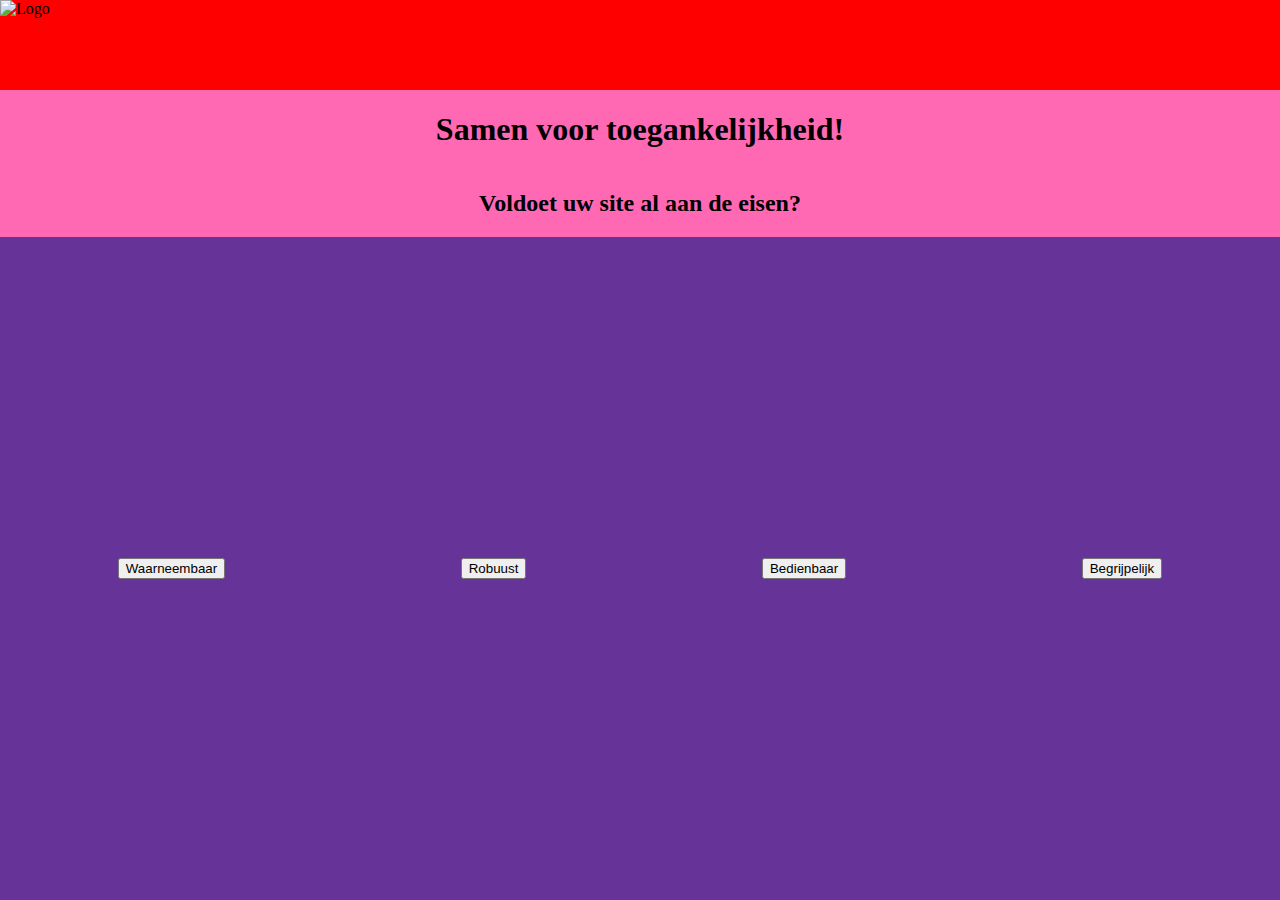
==== index.html @ daa12399 "HTML outlines + CSS" ====
<!DOCTYPE html>
<html lang="en">
<head>
  <meta charset="UTF-8">
  <meta http-equiv="X-UA-Compatible" content="IE=edge">
  <meta name="viewport" content="width=device-width, initial-scale=1.0">
  <link rel="stylesheet" href="./styles/style.css">
  <title>Toolgankelijkheid</title>
</head>
<body>
  <header>
    <!-- Hier komt de header met logo -->
    <img src="" alt="Logo">
  </header>
  <main>
    <!-- Hier komt de main content van de tool -->
    <h1>Samen voor toegankelijkheid!</h1>
    <h2>Voldoet uw site al aan de eisen?</h2>
    <section aria-label="Buttons naar verschillende toegankelijkheidscategorieen">
      <button class="landing-btn">Waarneembaar</button>
      <button class="landing-btn">Robuust</button>
      <button class="landing-btn">Bedienbaar</button>
      <button class="landing-btn">Begrijpelijk</button>
    </section>
  </main>
</body>
</html>
---- styles/style.css ----
html{
  margin: 0;
  padding: 0;
}

body{
  margin: 0;
  padding: 0;
  background: dodgerblue;
  height: 100%;
}

header{
  height: 10vh;
  background-color: red;
}

main{
  display: flex;
  flex-direction: column;
  align-items: center;
  background-color: hotpink;
  height: 90vh;
}

section{
  display: flex;
  justify-content: space-around;
  align-items: center;
  background-color: rebeccapurple;
  height: 100%;
  width: 100%;
}
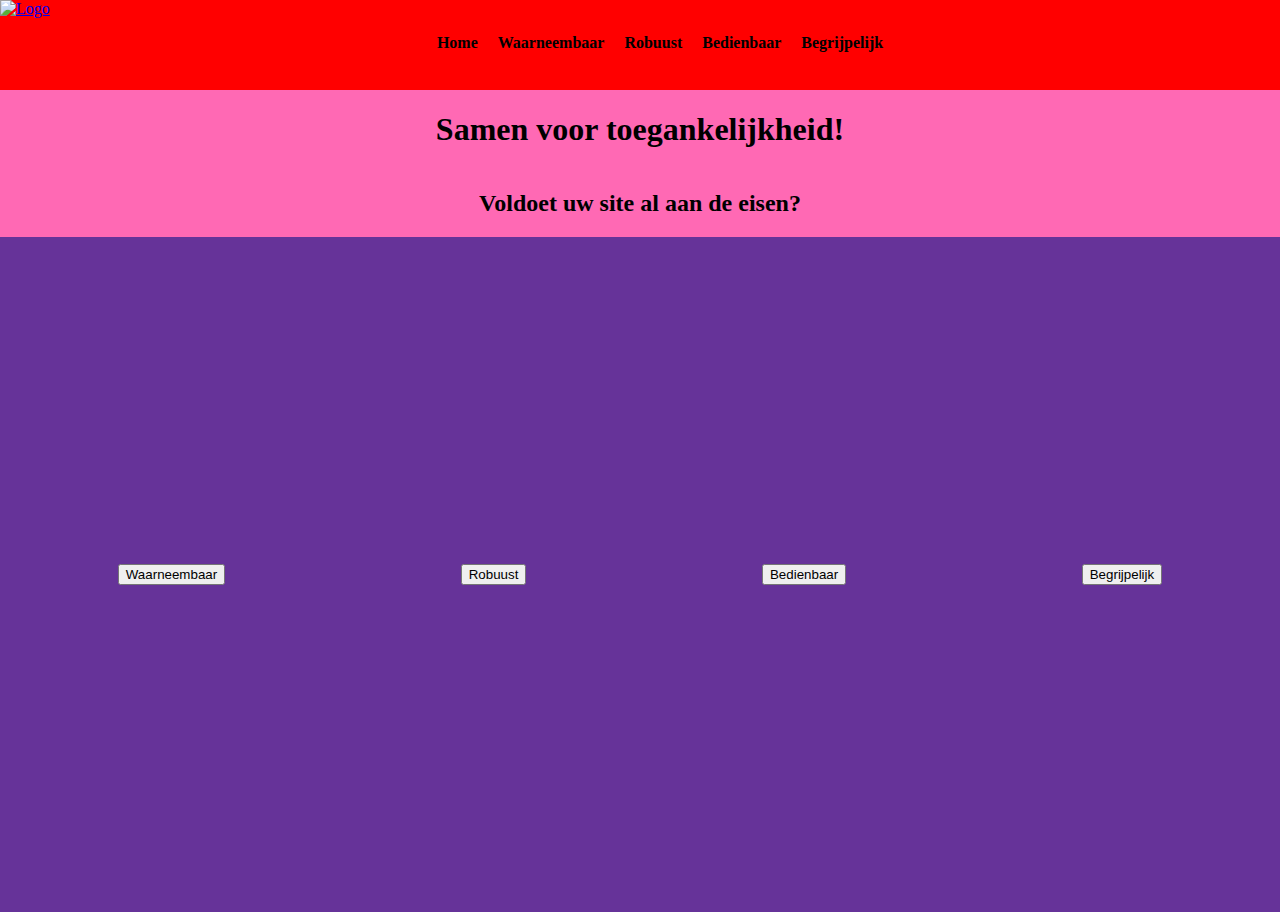
==== commit c2144ac1: "HTML layout + CSS added" ====
--- a/index.html
+++ b/index.html
@@ -10,17 +10,31 @@
 <body>
   <header>
     <!-- Hier komt de header met logo -->
-    <img src="" alt="Logo">
+    <a href="/">
+      <img src="" alt="Logo">
+    </a>
+
+    <!-- Navigatie list aan bovenkant page, primary -->
+    <nav id="primair-nav" aria-label="primair">
+      <ul>
+          <li><a href="/">Home</a></li>
+          <li><a href="waarneembaar.html">Waarneembaar</a></li>
+          <li><a href="robuust.html">Robuust</a></li>
+          <li><a href="bedienbaar.html">Bedienbaar</a></li>
+          <li><a href="begrijpelijk.html">Begrijpelijk</a></li>
+      </ul>
+    </nav>
   </header>
+
   <main>
     <!-- Hier komt de main content van de tool -->
     <h1>Samen voor toegankelijkheid!</h1>
     <h2>Voldoet uw site al aan de eisen?</h2>
-    <section aria-label="Buttons naar verschillende toegankelijkheidscategorieen">
-      <button class="landing-btn">Waarneembaar</button>
-      <button class="landing-btn">Robuust</button>
-      <button class="landing-btn">Bedienbaar</button>
-      <button class="landing-btn">Begrijpelijk</button>
+    <section id="nav-buttons" aria-label="Buttons naar verschillende toegankelijkheidscategorieen">
+      <a href="waarneembaar.html"><button class="landing-btn">Waarneembaar</button></a>
+      <a href="robuust.html"><button class="landing-btn">Robuust</button></a>
+      <a href="bedienbaar.html"><button class="landing-btn">Bedienbaar</button></a>
+      <a href="begrijpelijk.html"><button class="landing-btn">Begrijpelijk</button></a>
     </section>
   </main>
 </body>
--- a/styles/style.css
+++ b/styles/style.css
@@ -8,11 +8,36 @@
   padding: 0;
   background: dodgerblue;
   height: 100%;
+  width: 100%;
 }
 
 header{
   height: 10vh;
   background-color: red;
+  position: sticky;
+  top: 0;
+  width: 100%;
+}
+
+header ul{
+  display: flex;
+  flex-direction: row;
+  justify-content: center;
+}
+
+header ul li{
+  list-style: none;
+  margin: 0 10px;
+}
+
+header ul li a{
+  text-decoration: none;
+  color: black;
+  font-weight: bold;
+}
+
+header ul li a:hover{
+  color: white;
 }
 
 main{
@@ -20,14 +45,50 @@
   flex-direction: column;
   align-items: center;
   background-color: hotpink;
-  height: 90vh;
+  height: 100%;
 }
 
-section{
+#nav-buttons{
   display: flex;
   justify-content: space-around;
+  align-items: center; /*flex-start voor top alignment*/
+  background-color: rebeccapurple;
+  height: 75vh;
+  width: 100%;
+}
+
+#secundair-nav{
+  display: flex;
+  justify-content: center;
   align-items: center;
-  background-color: rebeccapurple;
-  height: 100%;
+  float: left;
+  width: 20%;
+  background-color: green;
+  position: sticky;
+  left: 0;
+  top: 10vh;
+}
+
+#secundair-nav ol{
+  padding: 0;
+}
+
+#secundair-nav ol li{
+  list-style: decimal;
+}
+
+#secundair-nav ol li a{
+  text-decoration: none;
+  color: black;
+}
+
+#onderdelen{
   width: 100%;
+}
+
+.card-heading{
+  background: white;
+  padding: 0.3em 1em;
+  width: 66%;
+  margin: 5em auto;
 }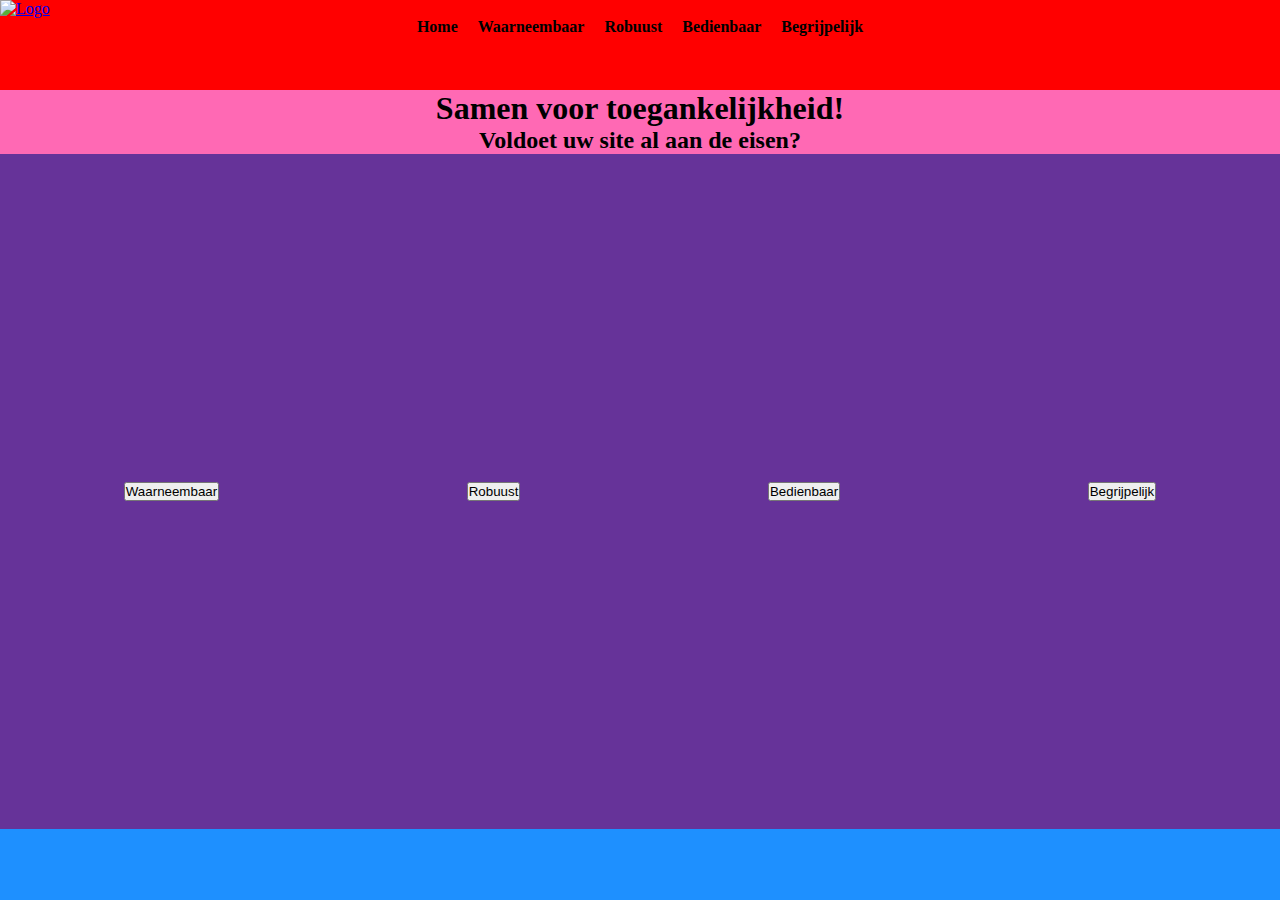
==== commit 60362d62: "Changed language" ====
--- a/index.html
+++ b/index.html
@@ -1,5 +1,5 @@
 <!DOCTYPE html>
-<html lang="en">
+<html lang="nl">
 <head>
   <meta charset="UTF-8">
   <meta http-equiv="X-UA-Compatible" content="IE=edge">
--- a/styles/style.css
+++ b/styles/style.css
@@ -1,7 +1,13 @@
-html{
+*{
+  box-sizing: border-box;
   margin: 0;
   padding: 0;
 }
+
+/* html{
+  margin: 0;
+  padding: 0;
+} */
 
 body{
   margin: 0;
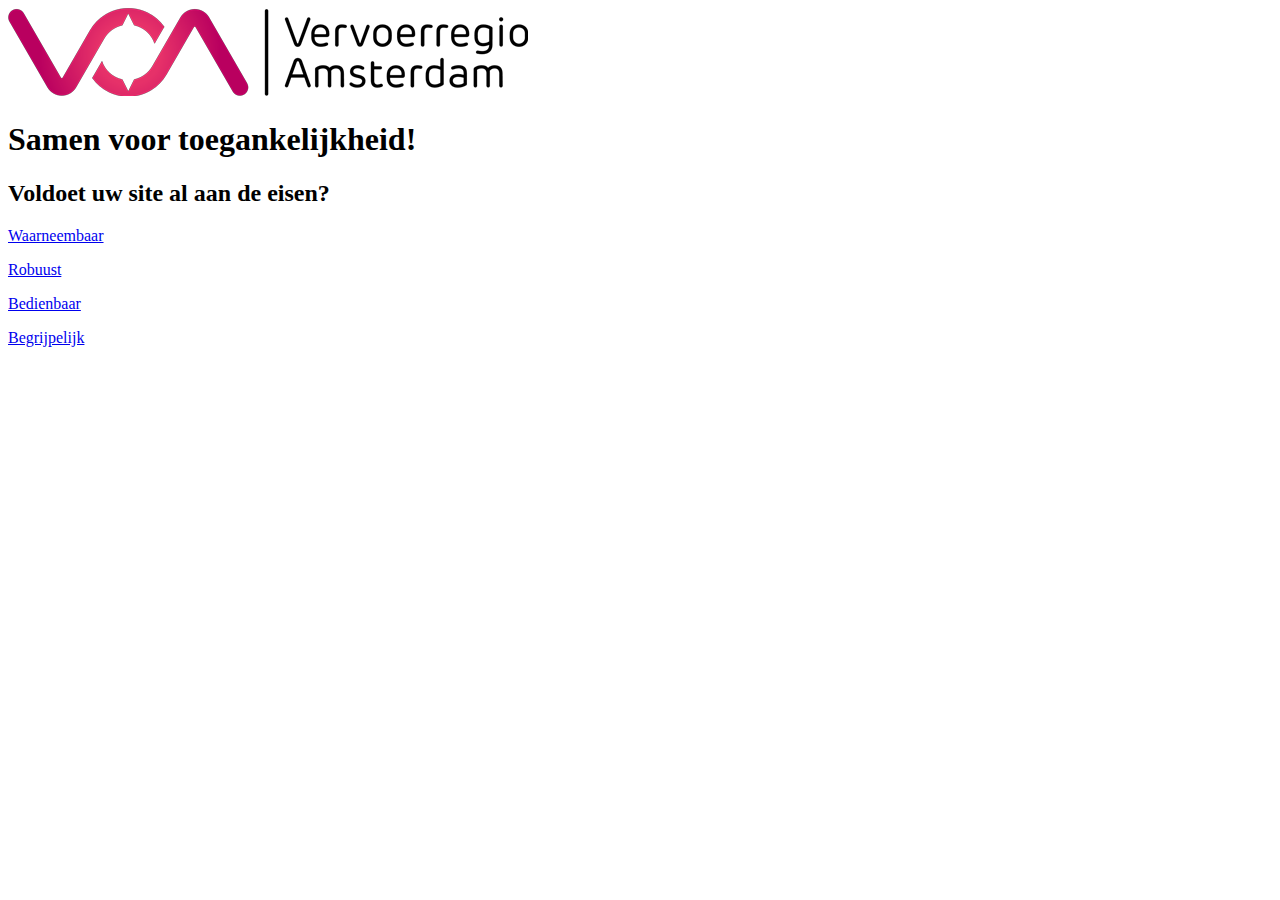
==== commit 0bc30728: "Mobile landing page v1" ====
--- a/index.html
+++ b/index.html
@@ -4,38 +4,56 @@
   <meta charset="UTF-8">
   <meta http-equiv="X-UA-Compatible" content="IE=edge">
   <meta name="viewport" content="width=device-width, initial-scale=1.0">
-  <link rel="stylesheet" href="./styles/style.css">
+  <!-- <link rel="stylesheet" href="./styles/style.css"> -->
+  <link rel="stylesheet" href="./styles/mobile.css">
+  <link rel="stylesheet" href="./styles/tablet.css">
+  <link rel="stylesheet" href="./styles/desktop.css">
   <title>Toolgankelijkheid</title>
 </head>
 <body>
   <header>
     <!-- Hier komt de header met logo -->
     <a href="/">
-      <img src="" alt="Logo">
+      <img class="logo" src="./assets/logo.png" alt="Logo">
     </a>
-
-    <!-- Navigatie list aan bovenkant page, primary -->
-    <nav id="primair-nav" aria-label="primair">
-      <ul>
-          <li><a href="/">Home</a></li>
-          <li><a href="waarneembaar.html">Waarneembaar</a></li>
-          <li><a href="robuust.html">Robuust</a></li>
-          <li><a href="bedienbaar.html">Bedienbaar</a></li>
-          <li><a href="begrijpelijk.html">Begrijpelijk</a></li>
-      </ul>
-    </nav>
   </header>
 
   <main>
     <!-- Hier komt de main content van de tool -->
-    <h1>Samen voor toegankelijkheid!</h1>
-    <h2>Voldoet uw site al aan de eisen?</h2>
-    <section id="nav-buttons" aria-label="Buttons naar verschillende toegankelijkheidscategorieen">
-      <a href="waarneembaar.html"><button class="landing-btn">Waarneembaar</button></a>
-      <a href="robuust.html"><button class="landing-btn">Robuust</button></a>
-      <a href="bedienbaar.html"><button class="landing-btn">Bedienbaar</button></a>
-      <a href="begrijpelijk.html"><button class="landing-btn">Begrijpelijk</button></a>
-    </section>
+    <div class="titleText">
+      <h1>Samen voor toegankelijkheid!</h1>
+      <h2>Voldoet uw site al aan de eisen?</h2>
+    </div>
+    
+    <div class="btn-1">
+      <a href="waarneembaar.html">
+        <div class="card">
+          <p>Waarneembaar</p>
+        </div>
+      </a>
+    </div>
+    <div class="btn-2">
+      <a href="robuust.html">
+        <div class="card">
+          <p>Robuust</p>
+        </div>
+      </a>
+    </div>
+    <div class="btn-3">
+      <a href="bedienbaar.html">
+        <div class="card">
+          <p>Bedienbaar</p>
+        </div>
+      </a>
+    </div>
+    <div class="btn-4">
+      <a href="begrijpelijk.html">
+        <div class="card">
+          <p>Begrijpelijk</p>
+        </div>
+      </a>
+    </div>
+
   </main>
 </body>
 </html>--- a/styles/style.css
+++ b/styles/style.css
@@ -1,4 +1,4 @@
-*{
+@import url('https://fonts.googleapis.com/css2?family=Fira+Sans:ital,wght@0,300;0,400;0,500;0,700;1,100;1,300&display=swap');*{
   box-sizing: border-box;
   margin: 0;
   padding: 0;
@@ -19,13 +19,13 @@
 
 header{
   height: 10vh;
-  background-color: red;
+  background-color: white;
   position: sticky;
   top: 0;
   width: 100%;
 }
 
-header ul{
+/* header ul{
   display: flex;
   flex-direction: row;
   justify-content: center;
@@ -44,7 +44,7 @@
 
 header ul li a:hover{
   color: white;
-}
+} */
 
 main{
   display: flex;
@@ -97,4 +97,11 @@
   padding: 0.3em 1em;
   width: 66%;
   margin: 5em auto;
-}+}
+
+
+
+
+
+
+
--- a/styles/mobile.css
+++ b/styles/mobile.css
@@ -0,0 +1,123 @@
+/* MOBILE */
+@media (min-width: 320px) and (max-width: 767px) {
+    *{
+        box-sizing: border-box;
+        margin: 0;
+        padding: 0;
+    }
+
+    body{
+        font: 100%/1.4 'Fira Sans', sans-serif;
+        margin: 0;
+        padding: 0;
+        height: 100%;
+        width: 100%;
+        background-color: white;
+    }
+
+    header{
+        height: 10vh;
+        background-color: white;
+        width: 100%;
+        display: flex;
+        justify-content: center;
+        align-items: center;
+    }
+
+    header a{
+        display: flex;
+        justify-content: center;
+        align-items: center;
+    }
+
+    header a img{
+        width: 14em;
+    }
+
+    main{
+        background-color: white;
+        display: grid;
+        grid-template-columns: 1fr;
+        grid-template-rows: 1fr 1fr 1fr 1fr 1fr;
+        grid-template-areas: 
+        "title"
+        "button1"
+        "button2"
+        "button3"
+        "button4";
+        height: 90vh;
+    }
+
+    main .titleText{
+        background: white;
+        grid-area: title;
+        text-align: center;
+        max-width: 30rem;
+        display: flex;
+        flex-flow: column wrap;
+        justify-content: center;
+        align-items: center;
+    }
+
+    main .titleText h1{
+        font-weight: 500;
+        font-size: 130%; 
+        color: #B9005F;
+        line-height: 2;
+    }
+
+    main .titleText h2{
+        font-weight: 500;
+        font-size: 100%;
+        color: #B9005F;
+    }
+
+    main a{
+        text-decoration: none;
+    }
+
+    .btn-1{
+        display: flex;
+        justify-content: center;
+        align-items: center;
+        grid-area: button1;
+    }
+
+    .btn-2{
+        display: flex;
+        justify-content: center;
+        align-items: center;
+        grid-area: button2;
+    }
+
+    .btn-3{
+        display: flex;
+        justify-content: center;
+        align-items: center;
+        grid-area: button3;
+    }
+
+    .btn-4{
+        display: flex;
+        justify-content: center;
+        align-items: center;
+        grid-area: button4;
+    }
+
+    .card{
+        background-color: #B9005F;
+        width: 14em;
+        height: 6em;
+        display: flex;
+        justify-content: center;
+        align-items: center;
+        border-radius: 0.3em;
+        box-shadow: 0px 4px 13px -7px #000000, 0px 0px 3px 2px rgba(0,0,0,0);
+    }
+
+    .card p{
+        color: white;
+        font-weight: 500;
+    }
+
+}--- a/styles/tablet.css
+++ b/styles/tablet.css
@@ -0,0 +1,2 @@
+@media (min-width: 768px) and (max-width: 1023px) {
+}--- a/styles/desktop.css
+++ b/styles/desktop.css
@@ -0,0 +1,3 @@
+@media (min-width: 1024px) {
+    
+}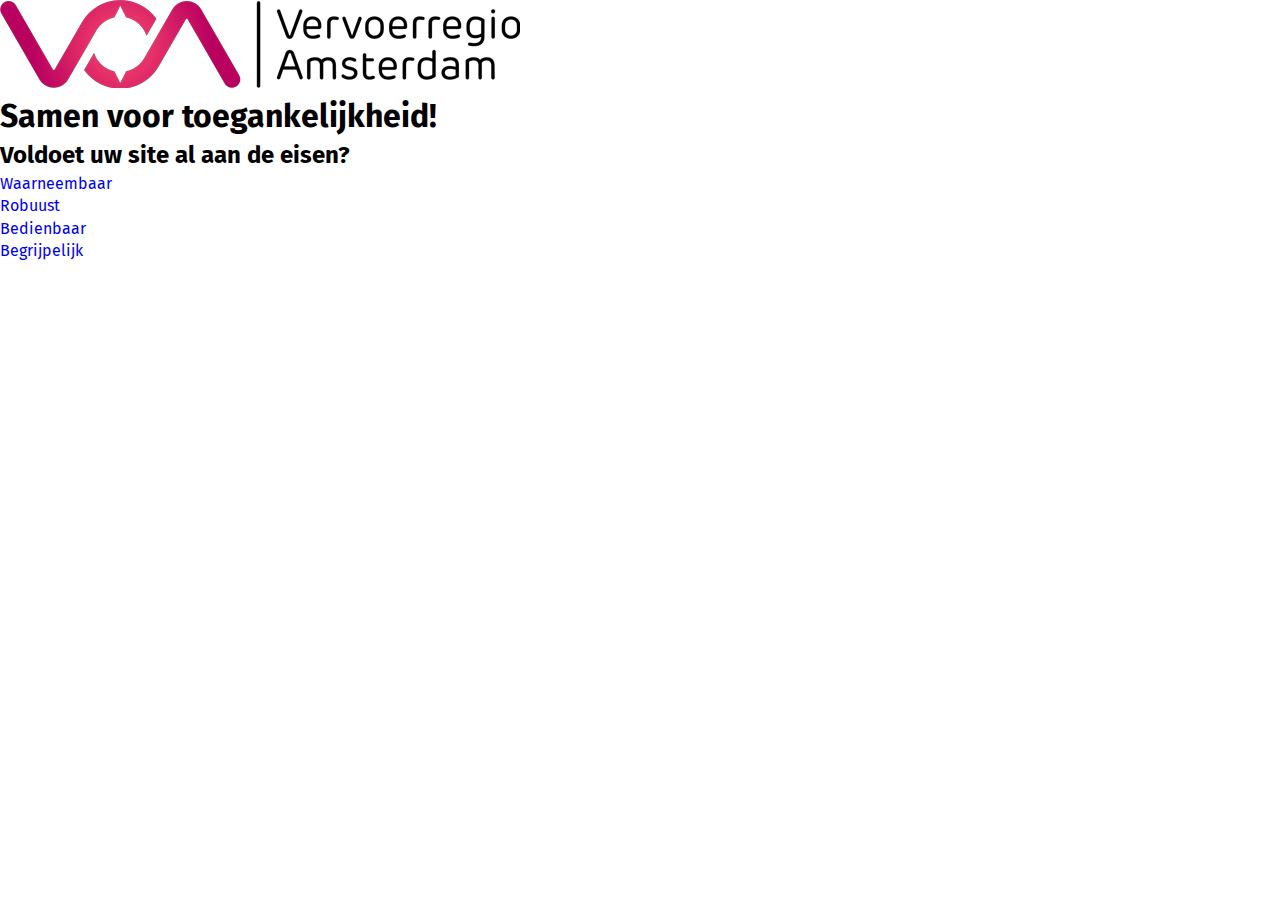
==== commit e065278e: "First steps tablet CSS" ====
--- a/index.html
+++ b/index.html
@@ -4,7 +4,7 @@
   <meta charset="UTF-8">
   <meta http-equiv="X-UA-Compatible" content="IE=edge">
   <meta name="viewport" content="width=device-width, initial-scale=1.0">
-  <!-- <link rel="stylesheet" href="./styles/style.css"> -->
+  <link rel="stylesheet" href="./styles/style.css">
   <link rel="stylesheet" href="./styles/mobile.css">
   <link rel="stylesheet" href="./styles/tablet.css">
   <link rel="stylesheet" href="./styles/desktop.css">
--- a/styles/style.css
+++ b/styles/style.css
@@ -1,58 +1,27 @@
-@import url('https://fonts.googleapis.com/css2?family=Fira+Sans:ital,wght@0,300;0,400;0,500;0,700;1,100;1,300&display=swap');*{
+@import url('https://fonts.googleapis.com/css2?family=Fira+Sans:ital,wght@0,300;0,400;0,500;0,700;1,100;1,300&display=swap');
+*{
   box-sizing: border-box;
   margin: 0;
   padding: 0;
+}
+
+body{
+  font: 100%/1.4 'Fira Sans', sans-serif;
+  margin: 0;
+  padding: 0;
+  height: 100%;
+  width: 100%;
+  background-color: white;
+}
+
+main a{
+  text-decoration: none;
 }
 
 /* html{
   margin: 0;
   padding: 0;
 } */
-
-body{
-  margin: 0;
-  padding: 0;
-  background: dodgerblue;
-  height: 100%;
-  width: 100%;
-}
-
-header{
-  height: 10vh;
-  background-color: white;
-  position: sticky;
-  top: 0;
-  width: 100%;
-}
-
-/* header ul{
-  display: flex;
-  flex-direction: row;
-  justify-content: center;
-}
-
-header ul li{
-  list-style: none;
-  margin: 0 10px;
-}
-
-header ul li a{
-  text-decoration: none;
-  color: black;
-  font-weight: bold;
-}
-
-header ul li a:hover{
-  color: white;
-} */
-
-main{
-  display: flex;
-  flex-direction: column;
-  align-items: center;
-  background-color: hotpink;
-  height: 100%;
-}
 
 #nav-buttons{
   display: flex;
--- a/styles/mobile.css
+++ b/styles/mobile.css
@@ -46,6 +46,7 @@
         "button3"
         "button4";
         height: 90vh;
+        justify-items: center;
     }
 
     main .titleText{
--- a/styles/tablet.css
+++ b/styles/tablet.css
@@ -1,2 +1,58 @@
 @media (min-width: 768px) and (max-width: 1023px) {
+    header{
+        height: 10vh;
+        background-color: white;
+        width: 100%;
+        display: flex;
+        justify-content: flex-start;
+        align-items: center;
+    }
+
+    header a{
+        display: flex;
+        justify-content: center;
+        align-items: center;
+        margin-left: 2em;
+    }
+
+    header a img{
+        width: 14em;
+    }
+
+    main{
+        background-color: white;
+        display: grid;
+        grid-template-columns: 1fr 1fr;
+        grid-template-rows: 1fr 1fr 1fr;
+        grid-template-areas: 
+        "title title"
+        "button1 button2"
+        "button3 button4";
+        height: 90vh;
+        justify-items: center;
+    }
+
+    main .titleText{
+        background: white;
+        grid-area: title;
+        text-align: center;
+        max-width: 30rem;
+        display: flex;
+        flex-flow: column wrap;
+        justify-content: center;
+        align-items: center;
+    }
+
+    main .titleText h1{
+        font-weight: 500;
+        font-size: 150%; 
+        color: #B9005F;
+        line-height: 2;
+    }
+
+    main .titleText h2{
+        font-weight: 500;
+        font-size: 120%;
+        color: #B9005F;
+    }
 }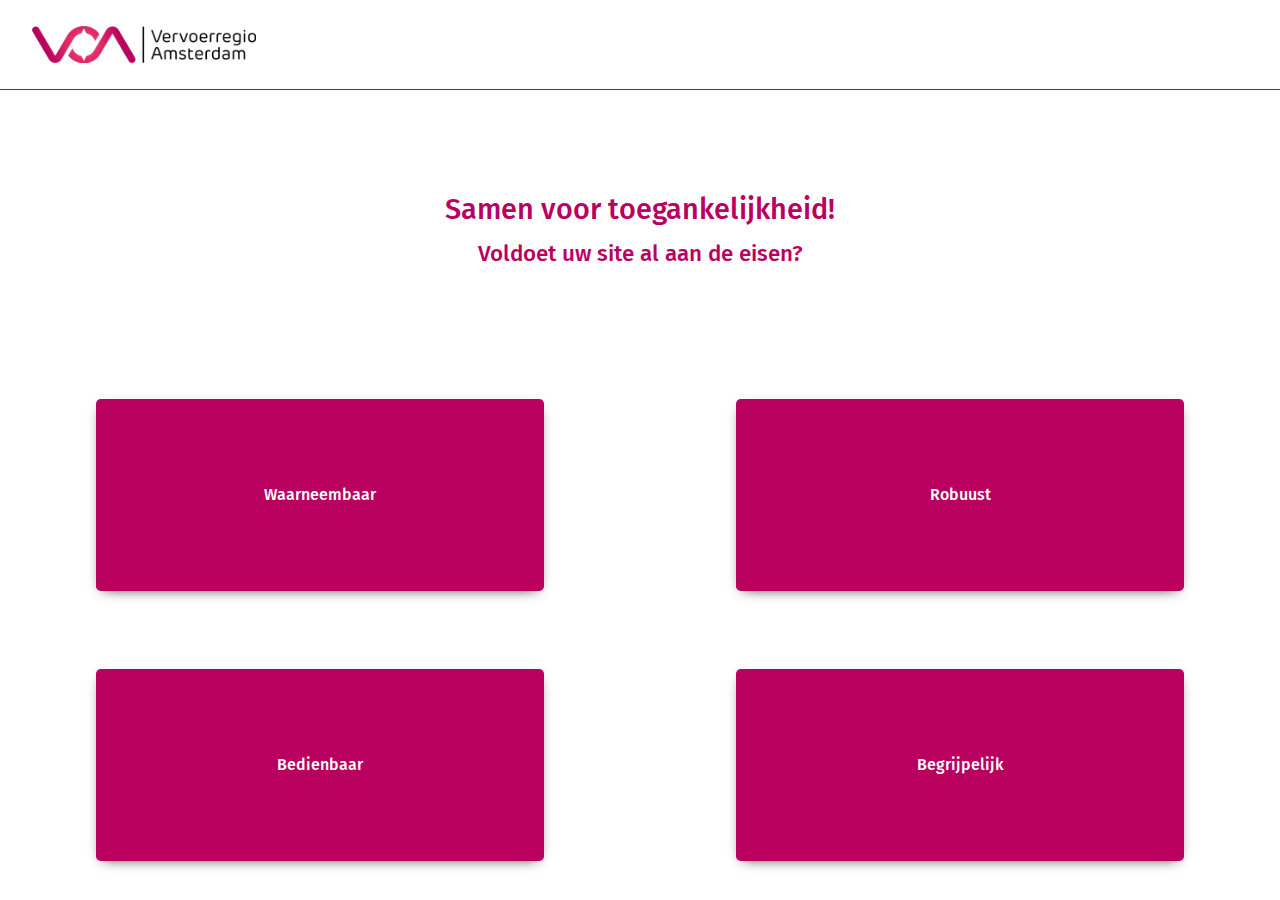
==== commit 6993a135: "Added Desktop for waarneembaar" ====
--- a/index.html
+++ b/index.html
@@ -12,18 +12,18 @@
 </head>
 <body>
   <header>
-    <!-- Hier komt de header met logo -->
+    <!-- Header met logo -->
     <a href="/">
       <img class="logo" src="./assets/logo.png" alt="Logo">
     </a>
   </header>
 
   <main>
-    <!-- Hier komt de main content van de tool -->
-    <div class="titleText">
+    <!-- Main content van de tool -->
+    <section class="titleText">
       <h1>Samen voor toegankelijkheid!</h1>
       <h2>Voldoet uw site al aan de eisen?</h2>
-    </div>
+    </section>
     
     <div class="btn-1">
       <a href="waarneembaar.html">
--- a/styles/style.css
+++ b/styles/style.css
@@ -14,23 +14,64 @@
   background-color: white;
 }
 
+header a img{
+  width: 14em;
+}
+
+a{
+  text-decoration: none;
+}
+
 main a{
   text-decoration: none;
 }
 
-/* html{
-  margin: 0;
-  padding: 0;
-} */
+main .titleText{
+  background: white;
+  grid-area: title;
+  text-align: center;
+  max-width: 30rem;
+  display: flex;
+  flex-flow: column wrap;
+  justify-content: center;
+  align-items: center;
+}
 
-#nav-buttons{
+.btn-1{
   display: flex;
-  justify-content: space-around;
-  align-items: center; /*flex-start voor top alignment*/
-  background-color: rebeccapurple;
-  height: 75vh;
-  width: 100%;
+  justify-content: center;
+  align-items: center;
+  grid-area: button1;
 }
+
+.btn-2{
+  display: flex;
+  justify-content: center;
+  align-items: center;
+  grid-area: button2;
+}
+
+.btn-3{
+  display: flex;
+  justify-content: center;
+  align-items: center;
+  grid-area: button3;
+}
+
+.btn-4{
+  display: flex;
+  justify-content: center;
+  align-items: center;
+  grid-area: button4;
+}
+
+.card p{
+  color: white;
+  font-weight: 500;
+}
+
+
+/* =======================BEFORE CHANGES============================= */
 
 #secundair-nav{
   display: flex;
@@ -61,12 +102,6 @@
   width: 100%;
 }
 
-.card-heading{
-  background: white;
-  padding: 0.3em 1em;
-  width: 66%;
-  margin: 5em auto;
-}
 
 
 
--- a/styles/mobile.css
+++ b/styles/mobile.css
@@ -1,19 +1,5 @@
 /* MOBILE */
 @media (min-width: 320px) and (max-width: 767px) {
-    *{
-        box-sizing: border-box;
-        margin: 0;
-        padding: 0;
-    }
-
-    body{
-        font: 100%/1.4 'Fira Sans', sans-serif;
-        margin: 0;
-        padding: 0;
-        height: 100%;
-        width: 100%;
-        background-color: white;
-    }
 
     header{
         height: 10vh;
@@ -22,16 +8,13 @@
         display: flex;
         justify-content: center;
         align-items: center;
+        border-bottom: 1px solid #b9005f
     }
 
     header a{
         display: flex;
         justify-content: center;
         align-items: center;
-    }
-
-    header a img{
-        width: 14em;
     }
 
     main{
@@ -47,17 +30,6 @@
         "button4";
         height: 90vh;
         justify-items: center;
-    }
-
-    main .titleText{
-        background: white;
-        grid-area: title;
-        text-align: center;
-        max-width: 30rem;
-        display: flex;
-        flex-flow: column wrap;
-        justify-content: center;
-        align-items: center;
     }
 
     main .titleText h1{
@@ -77,34 +49,6 @@
         text-decoration: none;
     }
 
-    .btn-1{
-        display: flex;
-        justify-content: center;
-        align-items: center;
-        grid-area: button1;
-    }
-
-    .btn-2{
-        display: flex;
-        justify-content: center;
-        align-items: center;
-        grid-area: button2;
-    }
-
-    .btn-3{
-        display: flex;
-        justify-content: center;
-        align-items: center;
-        grid-area: button3;
-    }
-
-    .btn-4{
-        display: flex;
-        justify-content: center;
-        align-items: center;
-        grid-area: button4;
-    }
-
     .card{
         background-color: #B9005F;
         width: 14em;
@@ -115,10 +59,4 @@
         border-radius: 0.3em;
         box-shadow: 0px 4px 13px -7px #000000, 0px 0px 3px 2px rgba(0,0,0,0);
     }
-
-    .card p{
-        color: white;
-        font-weight: 500;
-    }
-
 }--- a/styles/tablet.css
+++ b/styles/tablet.css
@@ -6,6 +6,7 @@
         display: flex;
         justify-content: flex-start;
         align-items: center;
+        border-bottom: 1px solid #b9005f
     }
 
     header a{
@@ -13,10 +14,6 @@
         justify-content: center;
         align-items: center;
         margin-left: 2em;
-    }
-
-    header a img{
-        width: 14em;
     }
 
     main{
@@ -32,17 +29,6 @@
         justify-items: center;
     }
 
-    main .titleText{
-        background: white;
-        grid-area: title;
-        text-align: center;
-        max-width: 30rem;
-        display: flex;
-        flex-flow: column wrap;
-        justify-content: center;
-        align-items: center;
-    }
-
     main .titleText h1{
         font-weight: 500;
         font-size: 150%; 
@@ -55,4 +41,15 @@
         font-size: 120%;
         color: #B9005F;
     }
+
+    .card{
+        background-color: #B9005F;
+        width: 18em;
+        height: 10em;
+        display: flex;
+        justify-content: center;
+        align-items: center;
+        border-radius: 0.3em;
+        box-shadow: 0px 4px 13px -7px #000000, 0px 0px 3px 2px rgba(0,0,0,0);
+    }
 }--- a/styles/desktop.css
+++ b/styles/desktop.css
@@ -1,3 +1,158 @@
 @media (min-width: 1024px) {
-    
+    header{
+        height: 10vh;
+        background-color: white;
+        width: 100%;
+        display: flex;
+        justify-content: flex-start;
+        align-items: center;
+        border-bottom: 1px solid #b9005f;
+        position: sticky;
+        top: 0;
+    }
+
+    header a{
+        display: flex;
+        justify-content: center;
+        align-items: center;
+        margin-left: 2em;
+    }
+
+    main{
+        background-color: white;
+        display: grid;
+        grid-template-columns: 1fr 1fr;
+        grid-template-rows: 1fr 1fr 1fr;
+        grid-template-areas: 
+        "title title"
+        "button1 button2"
+        "button3 button4";
+        height: 90vh;
+        justify-items: center;
+    }
+
+    main .titleText h1{
+        font-weight: 500;
+        font-size: 180%; 
+        color: #B9005F;
+        line-height: 2;
+    }
+
+    main .titleText h2{
+        font-weight: 500;
+        font-size: 140%;
+        color: #B9005F;
+    }
+
+    .card{
+        background-color: #B9005F;
+        width: 28em;
+        height: 12em;
+        display: flex;
+        justify-content: center;
+        align-items: center;
+        border-radius: 0.3em;
+        box-shadow: 0px 4px 13px -7px #000000, 0px 0px 3px 2px rgba(0,0,0,0);
+    }
+
+    /* Content page */
+    #primair-nav{
+        display: flex;
+        align-items: center;
+        margin-left: 2em;
+        border: 1px solid #B9005F;
+        background-color: #B9005F;
+        width: 12em;
+        float: left;
+        position: sticky;
+        left: 0;
+        top: 15vh;
+        padding-left: 2em;
+        padding-top: 1em;
+        padding-bottom: 1em;
+        border-radius: 0.3em;
+    }
+
+    #primair-nav ol li{
+        list-style: decimal;
+        color: white;
+    }
+
+    #primair-nav ol li a{
+        color: white;
+    }
+
+    .content{
+        display: flex;
+        flex-direction: column;
+        height: 90vh;
+        justify-items: center;
+        overflow: auto;
+    }
+
+    .anchor{
+        display: block;
+        height: 10vh;
+        margin-top: -10vh;
+        visibility: hidden;
+    }
+
+    #onderdelen{
+        display: flex;
+        flex-direction: column;
+    }
+
+    .card-heading{
+        background: #B9005F;
+        padding: 0.7em 1em;
+        width: 70vw;
+        margin: 3em auto;
+        /* border: 1px solid black; */
+        border-radius: 0.3em;
+        color: white;
+    }
+
+    .card-heading article h2{
+        font-weight: 400;
+    }
+
+    .card-heading article p{
+        font-weight: 400;
+    }
+
+    .ondertitel::after{
+        content: "+";
+        display: flex;
+        flex-direction: row;
+        justify-content: flex-end;
+        align-items: center;
+        float: right;
+        font-size: 1.5em;
+        height: 15px;
+        width: 15px;
+    }
+
+    .article-extra{
+        display: flex;
+        flex-direction: row;
+        flex-wrap: nowrap;
+        justify-content: space-around;
+        /* border: solid 1px white; */
+        border-radius: 0.3em;
+        margin-top: 1em;
+        padding: 0.7em;
+        column-gap: 1em;
+    }
+
+    .article-uitleg{
+        border: solid 1px white;
+        border-radius: 0.3em;
+        padding: 0.7em;
+    }
+
+    .article-tips{
+        border: solid 1px white;
+        border-radius: 0.3em;
+        padding: 0.7em;
+    }
 }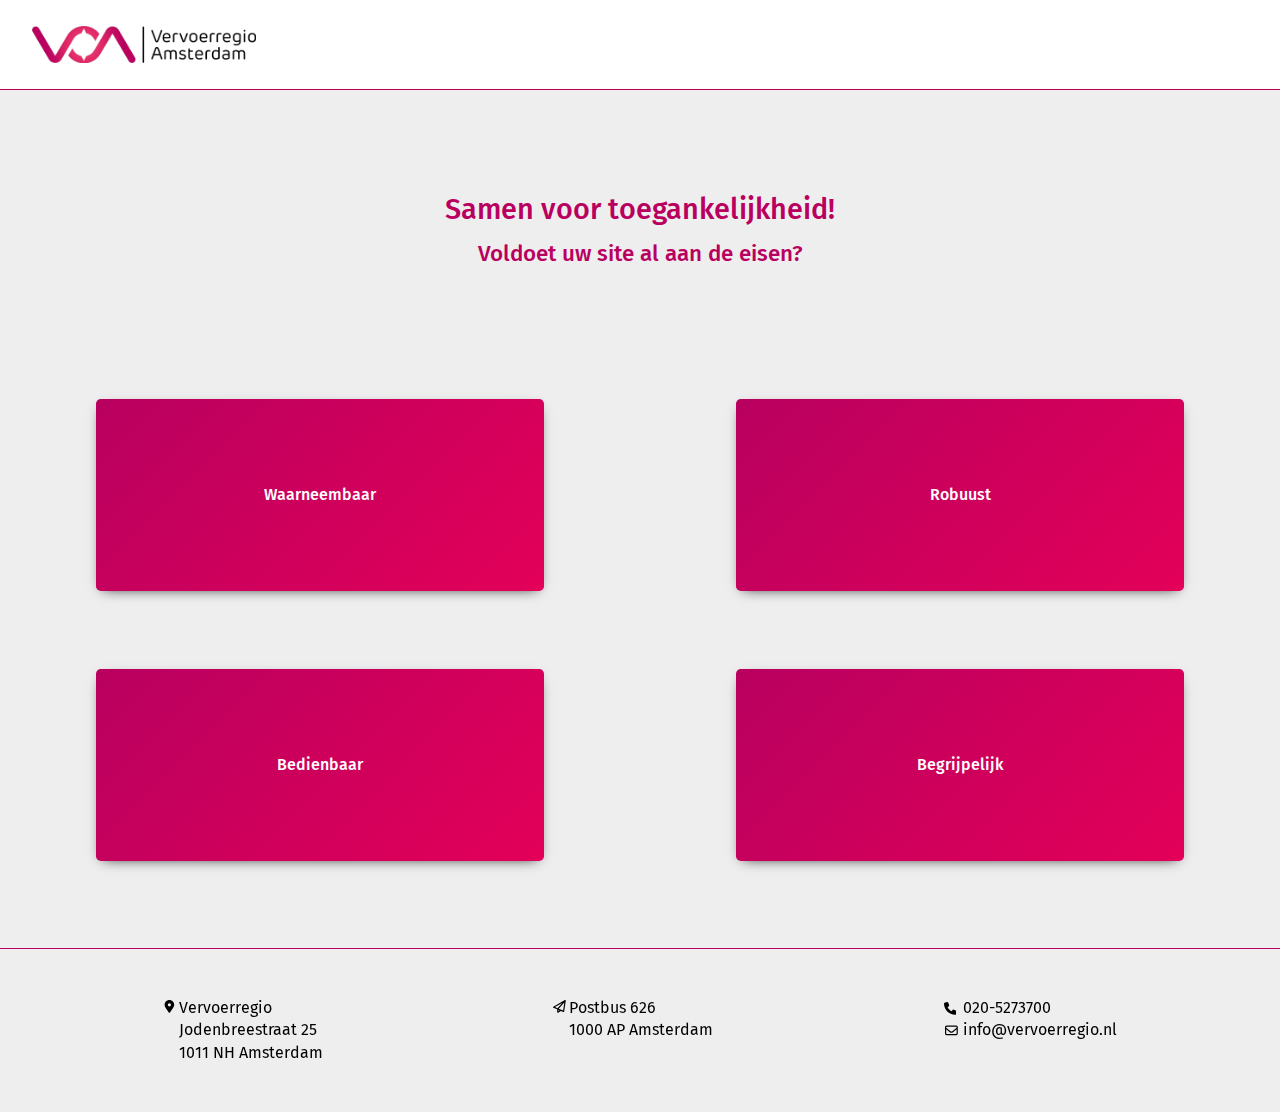
==== commit 6e4a3c36: "Footer" ====
--- a/index.html
+++ b/index.html
@@ -55,5 +55,36 @@
     </div>
 
   </main>
+
+  <!-- Footer -->
+  <footer>
+    <div class="contact-container">
+      <div class="adres">
+        <svg class="footer-svg" xmlns="http://www.w3.org/2000/svg" viewBox="0 0 384 512"><path d="M215.7 499.2C267 435 384 279.4 384 192C384 86 298 0 192 0S0 86 0 192c0 87.4 117 243 168.3 307.2c12.3 15.3 35.1 15.3 47.4 0zM192 256c-35.3 0-64-28.7-64-64s28.7-64 64-64s64 28.7 64 64s-28.7 64-64 64z"/></svg>
+        <div class="adres-text">
+          <p class="contact-text">Vervoerregio</p>
+          <p class="contact-text">Jodenbreestraat 25</p>
+          <p class="contact-text">1011 NH Amsterdam</p>
+        </div>
+      </div>
+      <div class="adres">
+        <svg class="footer-svg" xmlns="http://www.w3.org/2000/svg" viewBox="0 0 512 512"><path d="M501.6 4.186c-7.594-5.156-17.41-5.594-25.44-1.063L12.12 267.1C4.184 271.7-.5037 280.3 .0431 289.4c.5469 9.125 6.234 17.16 14.66 20.69l153.3 64.38v113.5c0 8.781 4.797 16.84 12.5 21.06C184.1 511 188 512 191.1 512c4.516 0 9.038-1.281 12.99-3.812l111.2-71.46l98.56 41.4c2.984 1.25 6.141 1.875 9.297 1.875c4.078 0 8.141-1.031 11.78-3.094c6.453-3.625 10.88-10.06 11.95-17.38l64-432C513.1 18.44 509.1 9.373 501.6 4.186zM369.3 119.2l-187.1 208.9L78.23 284.7L369.3 119.2zM215.1 444v-49.36l46.45 19.51L215.1 444zM404.8 421.9l-176.6-74.19l224.6-249.5L404.8 421.9z"/></svg>
+        <div class="adres-text">
+          <p class="contact-text">Postbus 626</p>
+          <p class="contact-text">1000 AP Amsterdam</p>
+        </div>
+      </div>
+      <div class="adres">
+        <div class="svg-container">
+          <svg class="footer-svg-phone" xmlns="http://www.w3.org/2000/svg" viewBox="0 0 512 512"><path d="M164.9 24.6c-7.7-18.6-28-28.5-47.4-23.2l-88 24C12.1 30.2 0 46 0 64C0 311.4 200.6 512 448 512c18 0 33.8-12.1 38.6-29.5l24-88c5.3-19.4-4.6-39.7-23.2-47.4l-96-40c-16.3-6.8-35.2-2.1-46.3 11.6L304.7 368C234.3 334.7 177.3 277.7 144 207.3L193.3 167c13.7-11.2 18.4-30 11.6-46.3l-40-96z"/></svg>  
+          <svg class="footer-svg" xmlns="http://www.w3.org/2000/svg" viewBox="0 0 512 512"><path d="M0 128C0 92.65 28.65 64 64 64H448C483.3 64 512 92.65 512 128V384C512 419.3 483.3 448 448 448H64C28.65 448 0 419.3 0 384V128zM48 128V150.1L220.5 291.7C241.1 308.7 270.9 308.7 291.5 291.7L464 150.1V127.1C464 119.2 456.8 111.1 448 111.1H64C55.16 111.1 48 119.2 48 127.1L48 128zM48 212.2V384C48 392.8 55.16 400 64 400H448C456.8 400 464 392.8 464 384V212.2L322 328.8C283.6 360.3 228.4 360.3 189.1 328.8L48 212.2z"/></svg>
+        </div>
+        <div class="adres-text">
+          <p class="contact-text">020-5273700</p>
+          <p class="contact-text">info@vervoerregio.nl</p>
+        </div>
+      </div>
+    </div>
+  </footer>
 </body>
 </html>--- a/styles/style.css
+++ b/styles/style.css
@@ -3,6 +3,11 @@
   box-sizing: border-box;
   margin: 0;
   padding: 0;
+}
+
+html{
+  scroll-behavior: smooth;
+  height: 100%;
 }
 
 body{
@@ -11,7 +16,7 @@
   padding: 0;
   height: 100%;
   width: 100%;
-  background-color: white;
+  background-color: #EEEEEE;
 }
 
 header a img{
@@ -22,12 +27,16 @@
   text-decoration: none;
 }
 
+main{
+  scroll-behavior: smooth;
+}
+
 main a{
   text-decoration: none;
 }
 
 main .titleText{
-  background: white;
+  background-color: #EEEEEE;
   grid-area: title;
   text-align: center;
   max-width: 30rem;
@@ -71,41 +80,9 @@
 }
 
 
-/* =======================BEFORE CHANGES============================= */
-
-#secundair-nav{
-  display: flex;
-  justify-content: center;
-  align-items: center;
-  float: left;
-  width: 20%;
-  background-color: green;
-  position: sticky;
-  left: 0;
-  top: 10vh;
-}
-
-#secundair-nav ol{
-  padding: 0;
-}
-
-#secundair-nav ol li{
-  list-style: decimal;
-}
-
-#secundair-nav ol li a{
-  text-decoration: none;
-  color: black;
-}
-
-#onderdelen{
-  width: 100%;
-}
 
 
 
 
 
 
-
-
--- a/styles/mobile.css
+++ b/styles/mobile.css
@@ -8,7 +8,10 @@
         display: flex;
         justify-content: center;
         align-items: center;
-        border-bottom: 1px solid #b9005f
+        border-bottom: 1px solid #b9005f;
+        position: sticky;
+        top: 0;
+        left: 0;
     }
 
     header a{
@@ -18,7 +21,7 @@
     }
 
     main{
-        background-color: white;
+        background-color: #EEEEEE;
         display: grid;
         grid-template-columns: 1fr;
         grid-template-rows: 1fr 1fr 1fr 1fr 1fr;
@@ -30,6 +33,8 @@
         "button4";
         height: 90vh;
         justify-items: center;
+        overflow: auto;
+        clear: both;
     }
 
     main .titleText h1{
@@ -50,7 +55,7 @@
     }
 
     .card{
-        background-color: #B9005F;
+        background: linear-gradient(135deg,#b9005f 0%, #e30059 100%);
         width: 14em;
         height: 6em;
         display: flex;
@@ -59,4 +64,169 @@
         border-radius: 0.3em;
         box-shadow: 0px 4px 13px -7px #000000, 0px 0px 3px 2px rgba(0,0,0,0);
     }
+
+    .card:hover{
+        background: white;
+        color: #B9005F;
+        border: 2px solid #b9005f;
+    }
+
+    .card:hover > p{
+        color: #B9005F;
+    }
+
+    /* Content page */
+
+    figcaption{
+        display: none;
+    }
+
+    #primair-nav{
+        display: flex;
+        align-items: center;
+        overflow: auto;
+        white-space: nowrap;
+        border-bottom: 1px solid #B9005F;
+        background-color: #B9005F;
+        padding: 1em;
+        position: sticky;
+        top: 10vh;
+        left: 0;
+    }
+
+    /* #primair-nav ol{} */
+
+    #primair-nav ol li{
+        display: inline-block;
+        padding: 0.5em;
+        text-align: center;
+        color: white;
+        border: 1px solid white;
+        border-radius: 0.3em;
+        margin: auto 0.2em;
+    }
+
+    #primair-nav ol li a{
+        color: white;
+        font-weight: 400;
+    }
+
+    #primair-nav ol li a:hover {
+        color: #b9005f;
+        background: white;
+        border-radius: 0.3em;
+        padding: 0.1em 0.2em;
+    }
+
+    .switch-buttons{
+        display: none;
+    }
+
+    .content{
+        display: flex;
+        flex-direction: column;
+        justify-items: center;
+        height: 80vh;
+        margin-top: 1em;
+        padding-bottom: 4em;
+    }
+
+    .anchor{
+        display: block;
+        height: 20vh;
+        margin-top: -20vh;
+        visibility: hidden;
+    }
+
+    #onderdelen{
+        display: flex;
+        flex-direction: column;
+    }
+
+    .card-heading{
+        background: #B9005F;
+        padding: 0.7em 1em;
+        width: 95vw;
+        margin: 1em auto;
+        /* border: 1px solid black; */
+        border-radius: 0.3em;
+        color: white;
+    }
+
+    .card-heading article h2{
+        font-weight: 400;
+    }
+
+    .card-heading article p{
+        font-weight: 400;
+    }
+
+    /* .ondertitel::after{
+        content: "Meer info";
+        display: flex;
+        flex-direction: row;
+        justify-content: center;
+        align-items: center;
+        font-size: 0.8em;
+        height: 1em;
+        width: 6em;
+        margin: 0.5em auto;
+        border: 1px solid white;
+        border-radius: 0.3em;
+        padding: 5px 5px;
+    } */
+
+    .ondertitel{
+        float: left;
+        vertical-align: middle;
+        padding-bottom: 1em;
+    }
+
+    .info-btn{
+        display: flex;
+        margin-left: auto;
+        padding: 2px 5px;
+        border: 1px solid white;
+        border-radius: 0.3em;
+        background: none;
+        color: white;
+    }
+
+    .info-btn:hover {
+        color: #B9005F;
+        background: white;
+        cursor: pointer;
+    }
+
+    .article-extra{
+        display: flex;
+        flex-direction: column;
+        flex-wrap: nowrap;
+        justify-content: space-around;
+        /* border: solid 1px white; */
+        border-radius: 0.3em;
+        margin-top: 1em;
+        margin-bottom: 1em;
+        row-gap: 1em;
+    }
+
+    .article-uitleg{
+        border: solid 1px white;
+        border-radius: 0.3em;
+        padding: 0.7em;
+    }
+
+    .article-uitleg h3{
+        font-weight: 500;
+    }
+
+    .article-tips{
+        border: solid 1px white;
+        border-radius: 0.3em;
+        padding: 0.7em;
+    }
+
+    .article-tips h3{
+        font-weight: 500;
+    }
 }--- a/styles/tablet.css
+++ b/styles/tablet.css
@@ -6,7 +6,9 @@
         display: flex;
         justify-content: flex-start;
         align-items: center;
-        border-bottom: 1px solid #b9005f
+        border-bottom: 1px solid #b9005f;
+        position: sticky;
+        top: 0;
     }
 
     header a{
@@ -17,7 +19,7 @@
     }
 
     main{
-        background-color: white;
+        background-color: #EEEEEE;
         display: grid;
         grid-template-columns: 1fr 1fr;
         grid-template-rows: 1fr 1fr 1fr;
@@ -43,7 +45,7 @@
     }
 
     .card{
-        background-color: #B9005F;
+        background: linear-gradient(135deg,#b9005f 0%, #e30059 100%);
         width: 18em;
         height: 10em;
         display: flex;
@@ -52,4 +54,189 @@
         border-radius: 0.3em;
         box-shadow: 0px 4px 13px -7px #000000, 0px 0px 3px 2px rgba(0,0,0,0);
     }
+
+    .card:hover{
+        background: white;
+        color: #B9005F;
+        border: 2px solid #b9005f;
+    }
+
+    .card:hover > p{
+        color: #B9005F;
+    }
+
+    /* Content page */
+    figcaption{
+        color: white;
+        font-size: 120%;
+    }
+    
+    #primair-nav{
+        display: flex;
+        align-items: center;
+        margin-left: 0.5em;
+        border: 1px solid #B9005F;
+        background-color: #B9005F;
+        width: 12em;
+        float: left;
+        position: sticky;
+        left: 0;
+        top: 18vh;
+        padding-left: 1.8em;
+        padding-top: 1em;
+        padding-bottom: 1em;
+        border-radius: 0.3em;
+    }
+
+    #primair-nav ol li{
+        list-style: decimal;
+        color: white;
+        padding: 5px;
+    }
+
+    #primair-nav ol li a{
+        color: white;
+    }
+
+    #primair-nav ol li a:hover {
+        color: #b9005f;
+        background: white;
+        border-radius: 0.3em;
+        padding: 0.1em 0.2em;
+    }
+
+    .switch-buttons{
+        display: flex;
+        flex-direction: row;
+        justify-content: space-around;
+        position: fixed;
+        left: 0;
+        top: 12vh;
+        width: 12em;
+        align-items: center;
+        margin-left: 0.5em;
+        padding-top: 0.3em;
+        padding-bottom: 1em;
+        border-radius: 0.3em;
+        font-size: 1em;
+    }
+
+    .switch-btn{
+        background-color: #B9005F;
+        color: white;
+        border: 1px solid #B9005F;
+        padding: 10px 10px;
+        border-radius: 0.3em;
+        font-size: 0.7em;
+    }
+
+    .switch-btn:hover{
+        background-color: white;
+        color: #B9005F;
+        cursor: pointer;
+    }
+
+    .content{
+        display: flex;
+        flex-direction: column;
+        height: 90vh;
+        justify-items: center;
+        overflow: auto;
+    }
+
+    .anchor{
+        display: block;
+        height: 10vh;
+        margin-top: -10vh;
+        visibility: hidden;
+    }
+
+    #onderdelen{
+        display: flex;
+        flex-direction: column;
+    }
+
+    .card-heading{
+        background: #B9005F;
+        padding: 0.7em 1em;
+        width: 70vw;
+        margin: 1em auto;
+        /* border: 1px solid black; */
+        border-radius: 0.3em;
+        color: white;
+    }
+
+    .card-heading article h2{
+        font-weight: 400;
+    }
+
+    .card-heading article p{
+        font-weight: 400;
+    }
+
+    /* .ondertitel::after{
+        content: "+";
+        display: flex;
+        flex-direction: row;
+        justify-content: flex-end;
+        align-items: center;
+        float: right;
+        font-size: 1.5em;
+        height: 15px;
+        width: 15px;
+        padding: 5px;
+    } */
+
+    .ondertitel{
+        float: left;
+        vertical-align: middle;
+    }
+
+    .info-btn{
+        display: flex;
+        margin-left: auto;
+        padding: 2px 5px;
+        border: 1px solid white;
+        border-radius: 0.3em;
+        background: none;
+        color: white;
+    }
+
+    .info-btn:hover {
+        color: #B9005F;
+        background: white;
+        cursor: pointer;
+    }
+
+    .article-extra{
+        display: flex;
+        flex-direction: column;
+        flex-wrap: nowrap;
+        justify-content: space-around;
+        /* border: solid 1px white; */
+        border-radius: 0.3em;
+        margin-top: 1em;
+        padding: 0.7em;
+        row-gap: 1em;
+    }
+
+    .article-uitleg{
+        border: solid 1px white;
+        border-radius: 0.3em;
+        padding: 0.7em;
+    }
+
+    .article-tips{
+        border: solid 1px white;
+        border-radius: 0.3em;
+        padding: 0.7em;
+    }
+
+    .article-uitleg h3{
+        font-weight: 400;
+    }
+
+    .article-tips h3{
+        font-weight: 400;
+    }
 }--- a/styles/desktop.css
+++ b/styles/desktop.css
@@ -19,7 +19,7 @@
     }
 
     main{
-        background-color: white;
+        background-color: #EEEEEE;
         display: grid;
         grid-template-columns: 1fr 1fr;
         grid-template-rows: 1fr 1fr 1fr;
@@ -29,6 +29,7 @@
         "button3 button4";
         height: 90vh;
         justify-items: center;
+        
     }
 
     main .titleText h1{
@@ -45,7 +46,7 @@
     }
 
     .card{
-        background-color: #B9005F;
+        background: linear-gradient(135deg,#b9005f 0%, #e30059 100%);
         width: 28em;
         height: 12em;
         display: flex;
@@ -55,7 +56,23 @@
         box-shadow: 0px 4px 13px -7px #000000, 0px 0px 3px 2px rgba(0,0,0,0);
     }
 
+    .card:hover{
+        background: white;
+        color: #B9005F;
+        border: 2px solid #b9005f;
+    }
+
+    .card:hover > p{
+        color: #B9005F;
+    }
+
     /* Content page */
+
+    figcaption{
+        color: white;
+        font-size: 120%;
+    }
+
     #primair-nav{
         display: flex;
         align-items: center;
@@ -66,20 +83,60 @@
         float: left;
         position: sticky;
         left: 0;
-        top: 15vh;
+        top: 18vh;
         padding-left: 2em;
         padding-top: 1em;
         padding-bottom: 1em;
         border-radius: 0.3em;
+        font-size: 1.2em;
     }
 
     #primair-nav ol li{
         list-style: decimal;
         color: white;
+        padding: 5px;
     }
 
     #primair-nav ol li a{
         color: white;
+    }
+    
+    #primair-nav ol li a:hover {
+        color: #b9005f;
+        background: white;
+        border-radius: 0.3em;
+        padding: 0.1em 0.2em;
+    }
+
+    .switch-buttons{
+        display: flex;
+        flex-direction: row;
+        justify-content: space-around;
+        position: fixed;
+        left: 0;
+        top: 12vh;
+        width: 12em;
+        align-items: center;
+        margin-left: 2em;
+        padding-top: 0.3em;
+        padding-bottom: 1em;
+        border-radius: 0.3em;
+        font-size: 1.2em;
+    }
+
+    .switch-btn{
+        background-color: #B9005F;
+        color: white;
+        border: 1px solid #B9005F;
+        padding: 10px 12px;
+        border-radius: 0.3em;
+        font-size: 0.8em;
+    }
+
+    .switch-btn:hover{
+        background-color: white;
+        color: #B9005F;
+        cursor: pointer;
     }
 
     .content{
@@ -106,7 +163,7 @@
         background: #B9005F;
         padding: 0.7em 1em;
         width: 70vw;
-        margin: 3em auto;
+        margin: 1.5em auto;
         /* border: 1px solid black; */
         border-radius: 0.3em;
         color: white;
@@ -118,9 +175,10 @@
 
     .card-heading article p{
         font-weight: 400;
-    }
-
-    .ondertitel::after{
+        font-size: 1.2em;
+    }
+
+    /* .ondertitel::after{
         content: "+";
         display: flex;
         flex-direction: row;
@@ -130,10 +188,33 @@
         font-size: 1.5em;
         height: 15px;
         width: 15px;
+    } */
+
+    .ondertitel{
+        /* float: left; */
+        vertical-align: middle;
+        padding-bottom: 0.3em;
+    }
+
+    .info-btn{
+        display: flex;
+        margin-left: auto;
+        padding: 2px 5px;
+        border: 1px solid white;
+        border-radius: 0.3em;
+        background: none;
+        color: white;
+        font-size: 1em
+    }
+
+    .info-btn:hover {
+        color: #B9005F;
+        background: white;
+        cursor: pointer;
     }
 
     .article-extra{
-        display: flex;
+        display: none;
         flex-direction: row;
         flex-wrap: nowrap;
         justify-content: space-around;
@@ -144,15 +225,69 @@
         column-gap: 1em;
     }
 
+    .card-show{
+        display: flex;
+    }
+
     .article-uitleg{
         border: solid 1px white;
         border-radius: 0.3em;
         padding: 0.7em;
+        width: 50vw;
     }
 
     .article-tips{
         border: solid 1px white;
         border-radius: 0.3em;
         padding: 0.7em;
+        width: 50vw;
+    }
+
+    /* Footer */
+    footer{
+        position: relative;
+        bottom: 0;
+        left: 0;
+        display: flex;
+        justify-content: center;
+        align-items: center;
+        border-top: #B9005F solid 1px;
+        margin-top: 3em;
+    }
+
+    .contact-container{
+        width: 100vw;
+        display: flex;
+        justify-content: space-around;
+        padding: 3em;
+    }
+
+    .adres{
+        display: flex;
+        flex-direction: row;
+        align-items: flex-start;
+    }
+
+    .adres-text{
+        padding-left: 0.2em;
+    }
+
+    .footer-svg{
+        width: 0.8em;
+        height: 0.8em;
+        margin-top: 3px;
+    }
+
+    .footer-svg-phone{
+        width: 0.8em;
+        margin-top: 0.3em;
+        margin-right: 0.2em;
+        margin-bottom: 0.4em;
+    }
+
+    .svg-container{
+        display: flex;
+        flex-direction: column;
+        align-items: center;
     }
 }